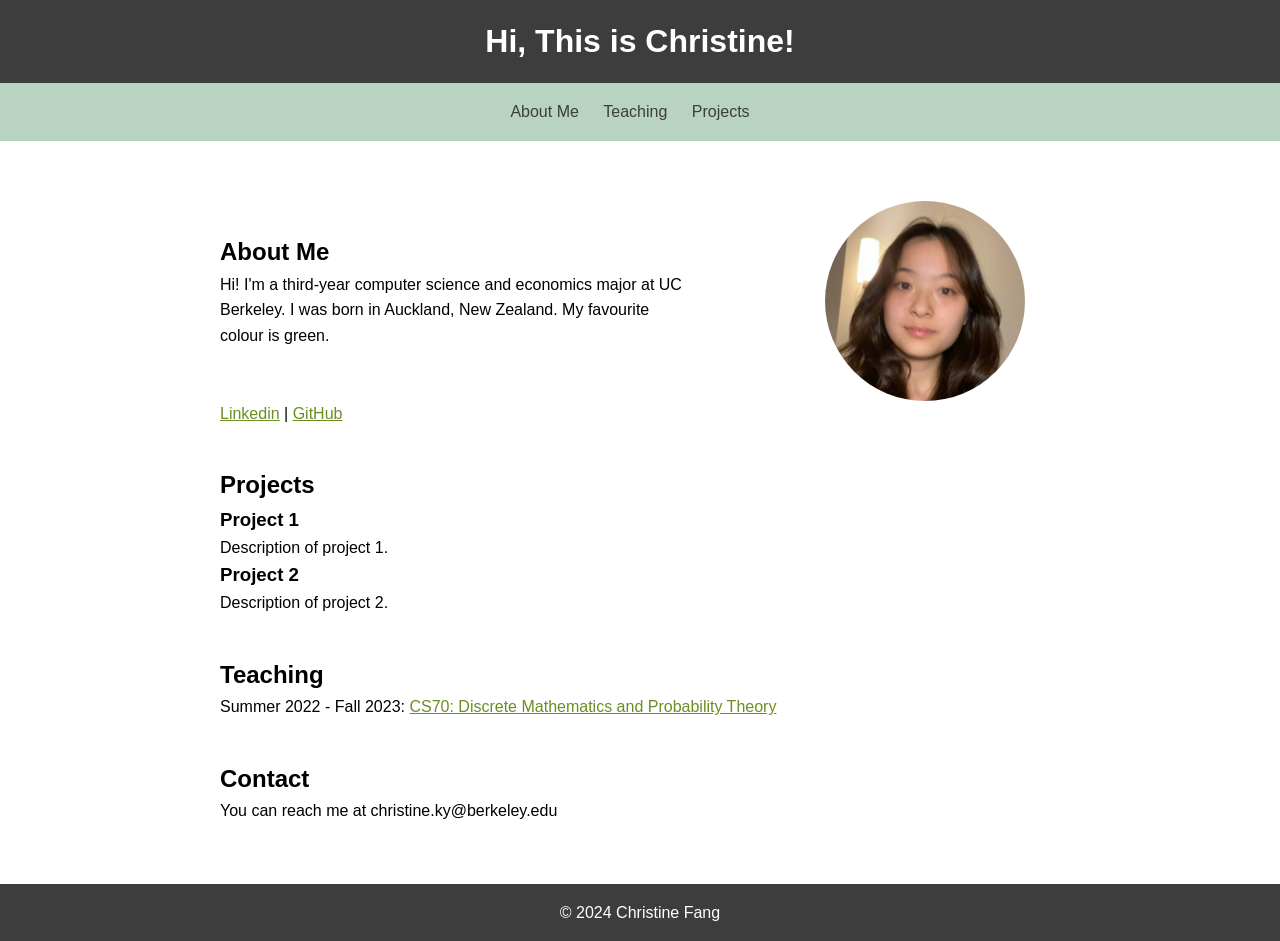
==== index.html @ 928a2b1c "Rename website.html to index.html" ====
<!DOCTYPE html>
<html lang="en">
<head>
    <meta charset="UTF-8">
    <meta name="viewport" content="width=device-width, initial-scale=1.0">
    <title>My Personal Website</title>
    <link rel="stylesheet" href="website.css">
</head>
<body>
    <header>
        <h1>Hi, This is Christine!</h1>
    </header>
    
    <nav>
        <ul>
            <li><a href="website.html">About Me</a></li>
            <li><a href="#teaching">Teaching</a></li>
            <li><a href="#projects">Projects</a></li>
        </ul>
    </nav>

    <div class="container">
        <main>
            <section id="about">
                <div class="content">
                    <div class="text">
                        <h2>About Me</h2>
                        <p>Hi! I'm a third-year computer science and economics major at UC Berkeley. I was born in Auckland, New Zealand. My favourite colour is green. </p>
                    </div>
                    <div class="photo">
                        <img src="pic3.jpg" alt="My Photo">
                    </div>
                </div>
    
                <p><a href="https://www.linkedin.com/in/christinekfang/">Linkedin</a> | <a href="https://github.com/crumbs314">GitHub</a>  </p>
            </section>
    
            <section id="projects">
                <h2>Projects</h2>
                <div class="portfolio-item">
                    <h3>Project 1</h3>
                    <p>Description of project 1.</p>
                </div>
                <div class="portfolio-item">
                    <h3>Project 2</h3>
                    <p>Description of project 2.</p>
                </div>
                <!-- Add more portfolio items as needed -->
            </section>

            <section id="teaching">
                <h2>Teaching</h2>
                <p>Summer 2022 - Fall 2023: <a href="https://drive.google.com/drive/folders/1qAtVS2jRoSE2Oixz1RUp1ooKAoKLlg9I?usp=sharing">CS70: Discrete Mathematics and Probability Theory</a></p>
            </section>
    
            <section id="contact">
                <h2>Contact</h2>
                <p>You can reach me at christine.ky@berkeley.edu</p>
            </section>
        </main>
    </div>

    <footer>
        <p>&copy; 2024 Christine Fang</p>
    </footer>
</body>
</html>
---- website.css ----
/* Resetting default margin and padding */
* {
    margin: 0;
    padding: 0;
    box-sizing: border-box;
}

body {
    font-family: Arial, sans-serif;
    line-height: 1.6;
    background-color: #ffffff00; /* Sage green background */

}

header {
    background: #333;
    color: #fff;
    text-align: center;
    padding: 1em 0;
    background-color: #3d3d3d; /* Pink background */

}

nav {
    background: #333;
    color: #fff;
    text-align: center;
    padding: 1em 0;
    background-color: #b9d3c2; /* Pink background */

}

nav ul {
    list-style: none;
}

nav ul li {
    display: inline;
    margin-right: 20px;
}

nav ul li a {
    text-decoration: none;
    color: #fff;
    color: #3d3d3d; /* Dark olive green link color */

}

main {
    padding: 20px;
}

section {
    margin-bottom: 40px;
}

footer {
    background: #333;
    color: #fff;
    text-align: center;
    padding: 1em 0;
    background-color: #3d3d3d; /* Pink background */

}

img {
    border-radius: 50%; /* Makes the photo circular */
    max-width: 200px; /* Sets the maximum width of the photo */
    height: auto; /* Maintains the aspect ratio */
    display: block; /* Ensures proper alignment */
    margin: 0 auto; /* Centers the photo and adds bottom margin */
}

a {
    color: #6b8e23; /* Dark olive green link color */
}

h1 {
    color: #ffffff;
}

.content {
    display: flex;
    align-items: center; /* Align items vertically */
}

.text {
    flex: 1; /* Take up remaining space */
}

.photo {
    flex: 1; /* Take up remaining space */
    margin-top: 20px
}

.container {
    margin-top: 20px; /* Adjust the value as needed */
    margin-right: 100px;
    margin-left: 200px;
}

html {
    scroll-behavior: smooth;
  }
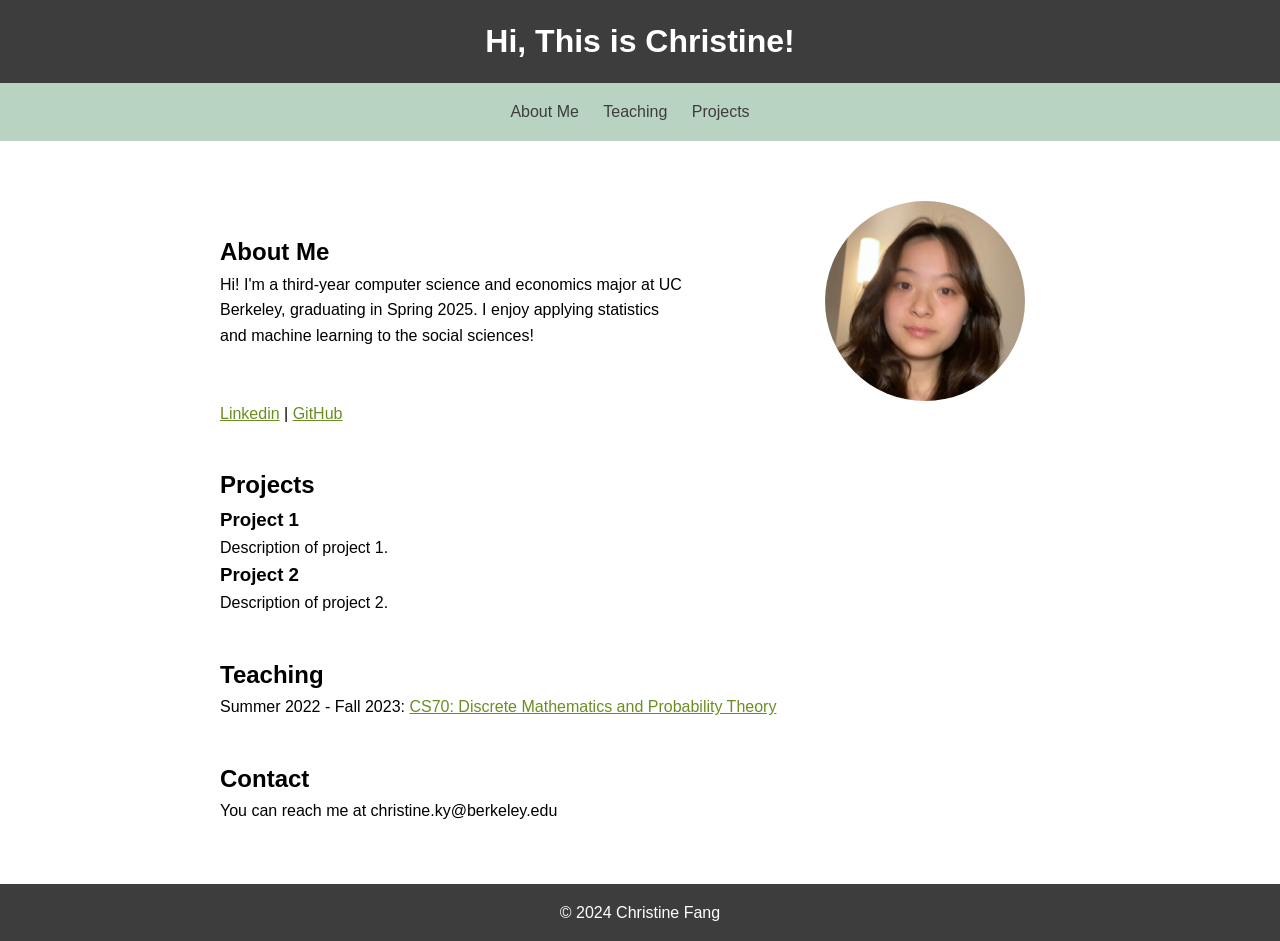
==== commit 15c4e6a8: "Update index.html" ====
--- a/index.html
+++ b/index.html
@@ -3,7 +3,7 @@
 <head>
     <meta charset="UTF-8">
     <meta name="viewport" content="width=device-width, initial-scale=1.0">
-    <title>My Personal Website</title>
+    <title>Christine Fang</title>
     <link rel="stylesheet" href="website.css">
 </head>
 <body>
@@ -13,7 +13,7 @@
     
     <nav>
         <ul>
-            <li><a href="website.html">About Me</a></li>
+            <li><a href="index.html">About Me</a></li>
             <li><a href="#teaching">Teaching</a></li>
             <li><a href="#projects">Projects</a></li>
         </ul>
@@ -25,7 +25,7 @@
                 <div class="content">
                     <div class="text">
                         <h2>About Me</h2>
-                        <p>Hi! I'm a third-year computer science and economics major at UC Berkeley. I was born in Auckland, New Zealand. My favourite colour is green. </p>
+                        <p>Hi! I'm a third-year computer science and economics major at UC Berkeley, graduating in Spring 2025. I enjoy applying statistics and machine learning to the social sciences! </p>
                     </div>
                     <div class="photo">
                         <img src="pic3.jpg" alt="My Photo">
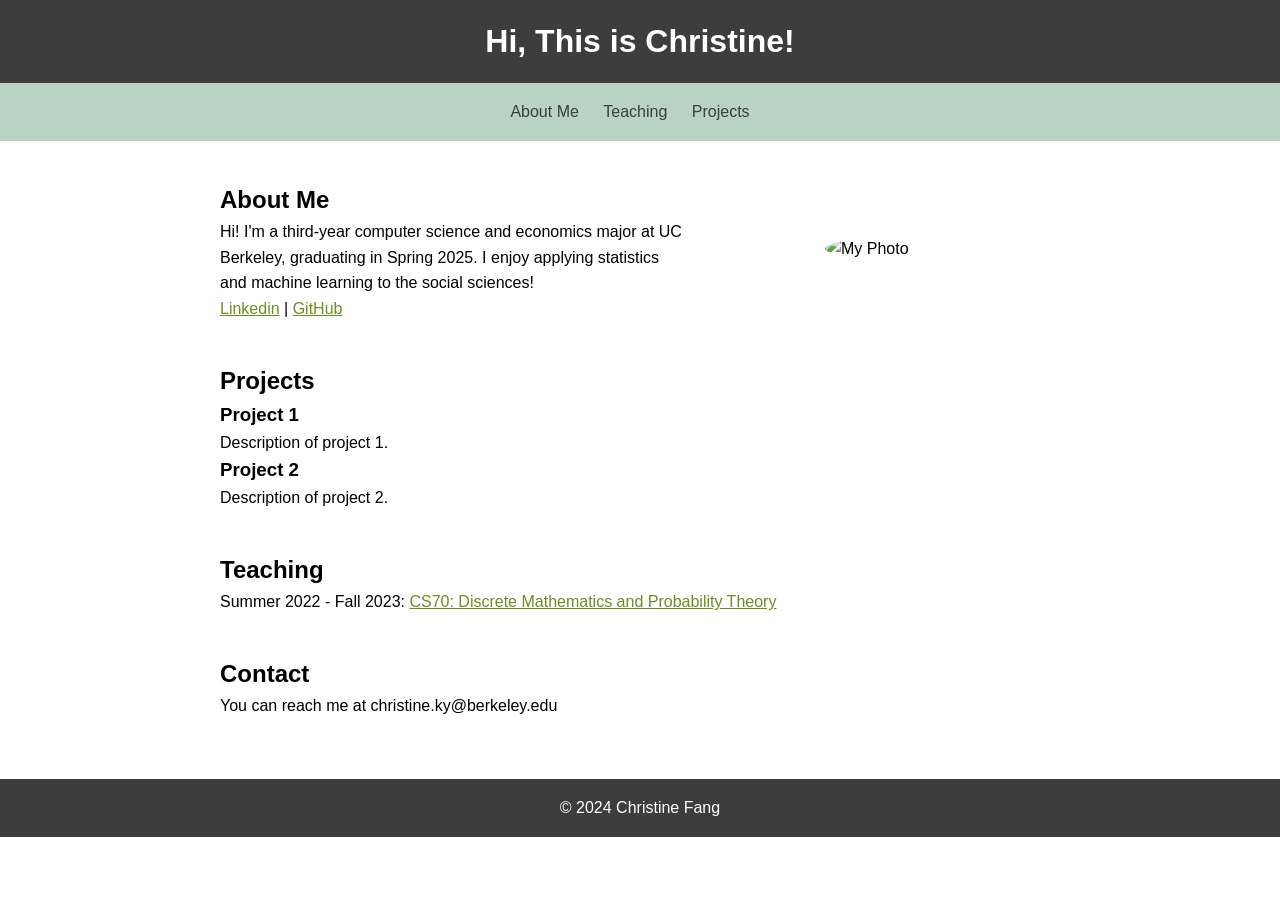
==== commit 8204a312: "Update index.html" ====
--- a/index.html
+++ b/index.html
@@ -28,7 +28,7 @@
                         <p>Hi! I'm a third-year computer science and economics major at UC Berkeley, graduating in Spring 2025. I enjoy applying statistics and machine learning to the social sciences! </p>
                     </div>
                     <div class="photo">
-                        <img src="pic3.jpg" alt="My Photo">
+                        <img src="christinefang.jpg" alt="My Photo">
                     </div>
                 </div>
     
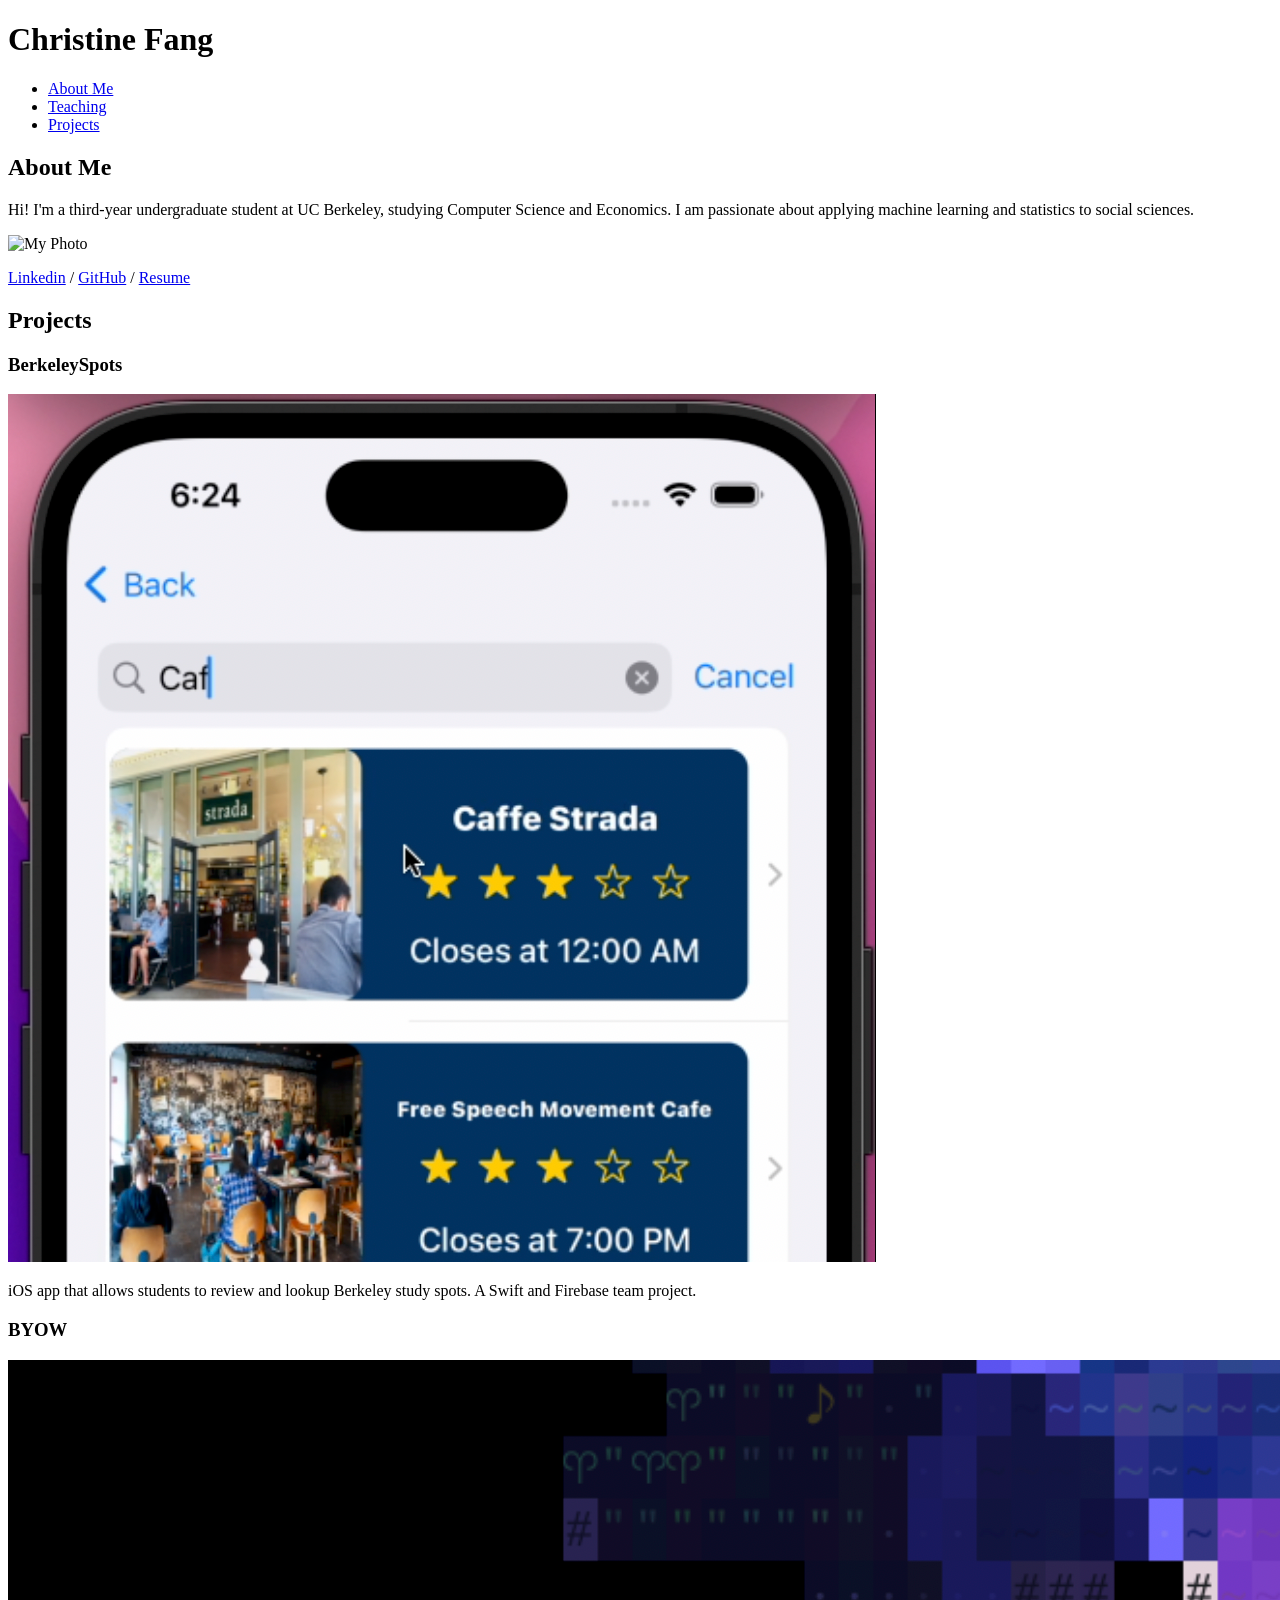
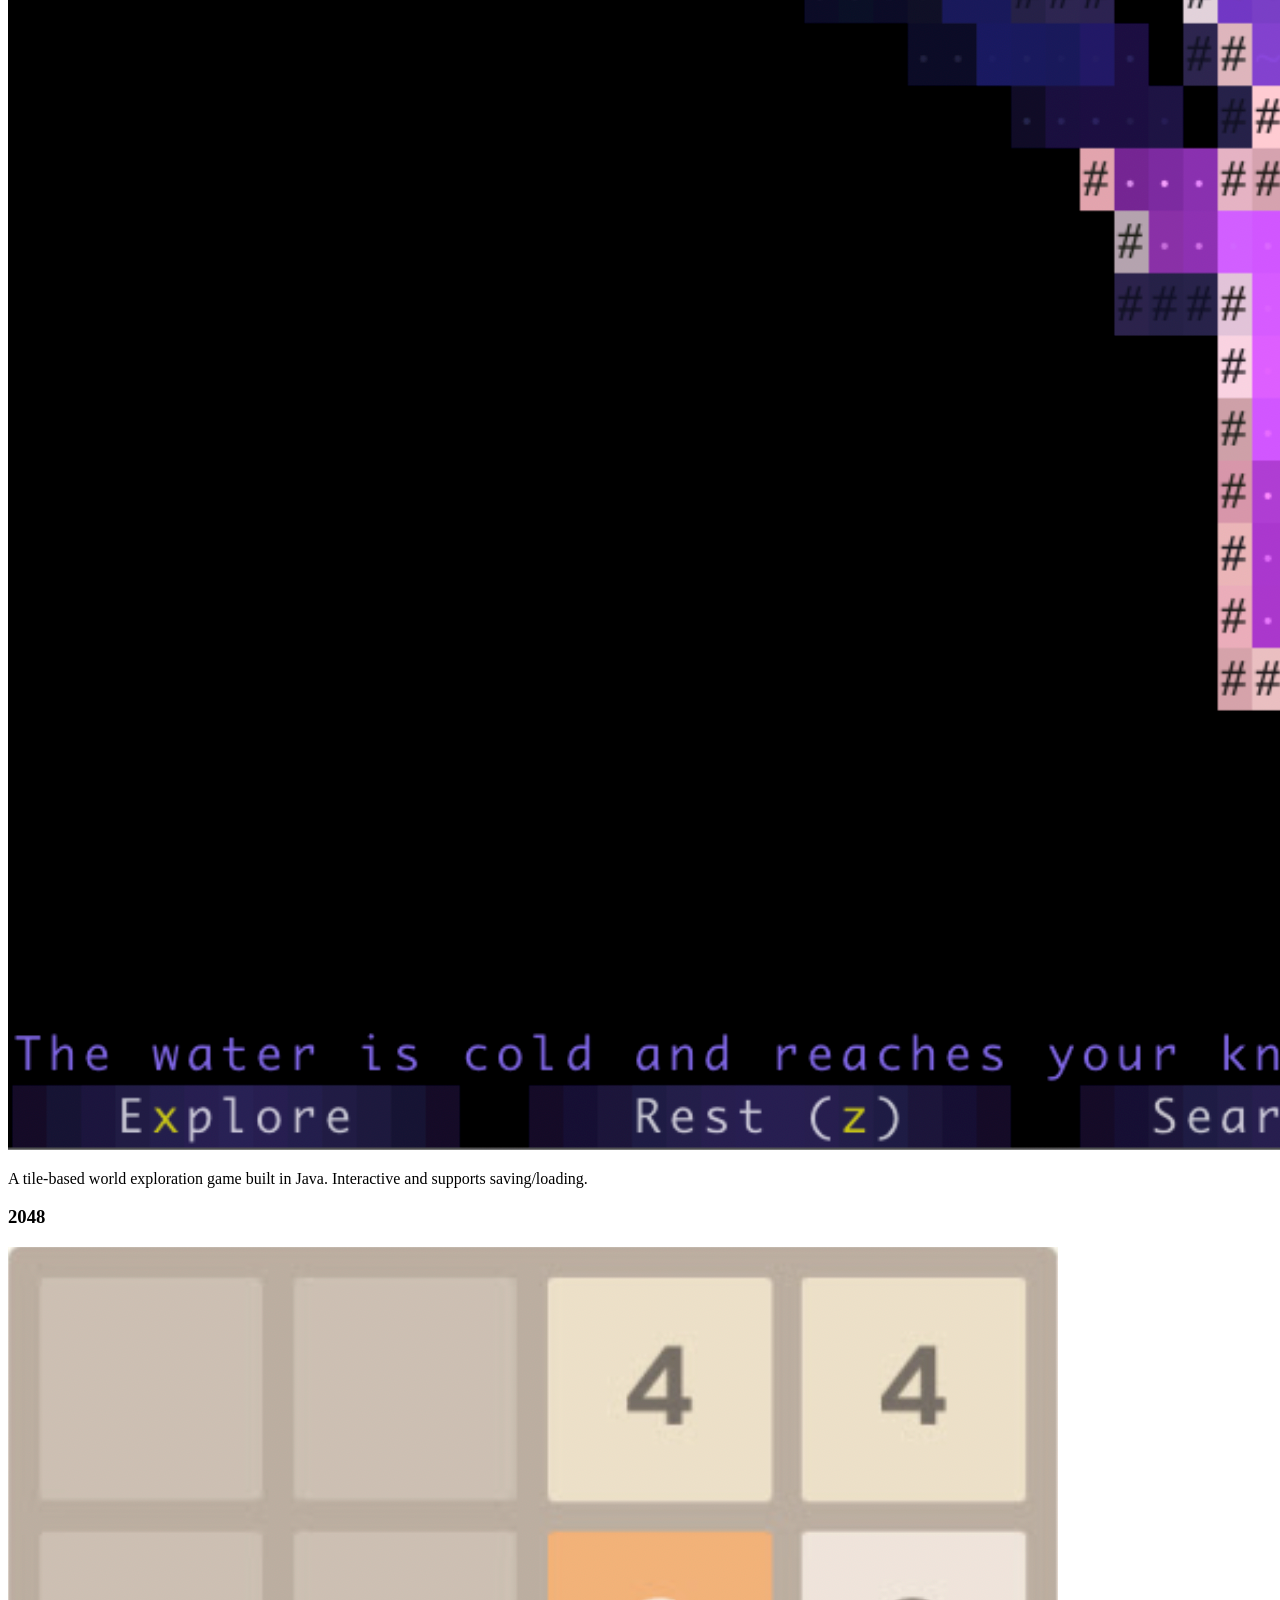
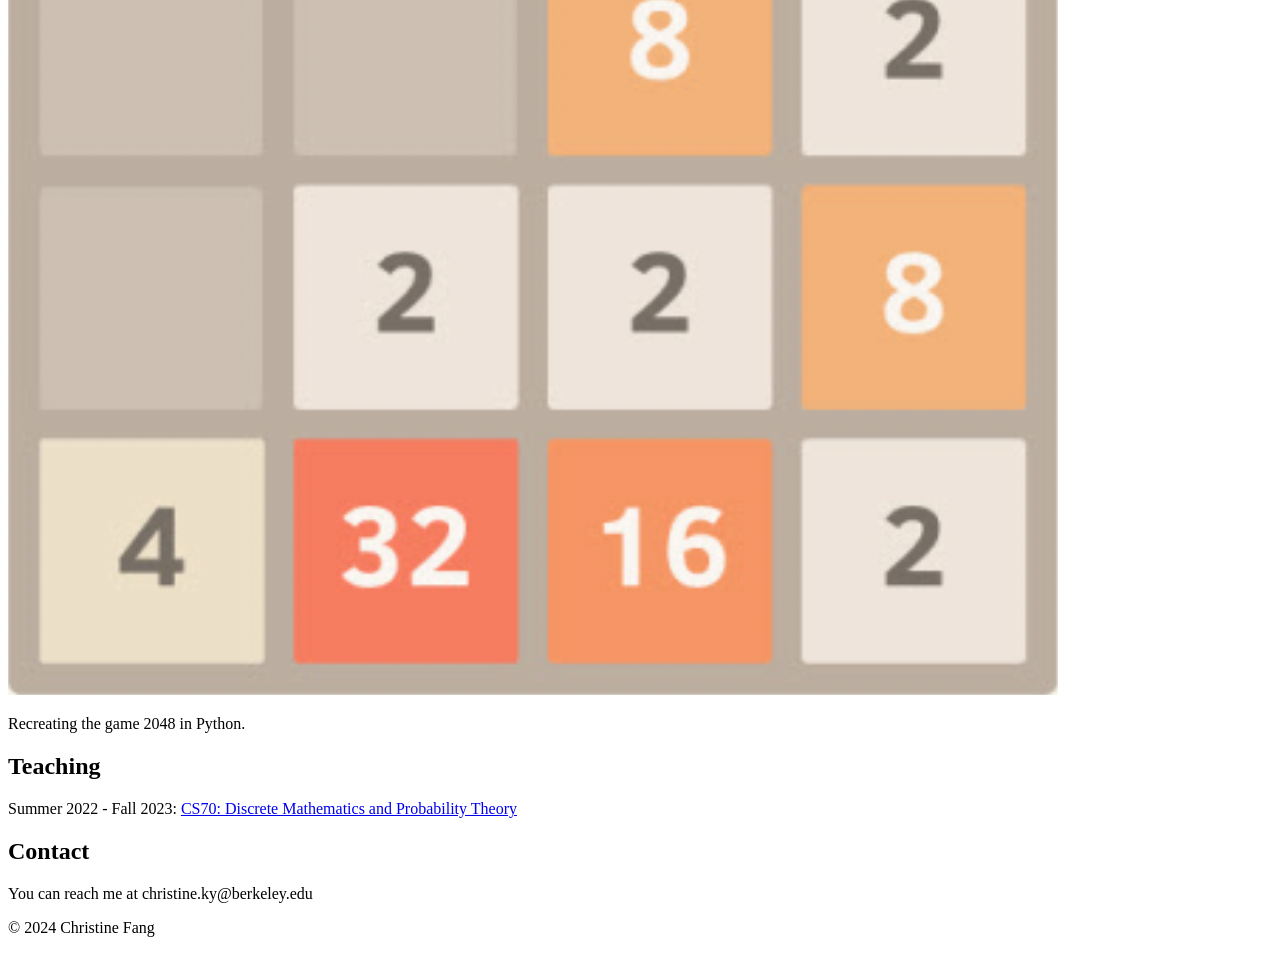
==== commit 9dc0342b: "Add files via upload" ====
--- a/index.html
+++ b/index.html
@@ -8,12 +8,12 @@
 </head>
 <body>
     <header>
-        <h1>Hi, This is Christine!</h1>
+        <h1>Christine Fang</h1>
     </header>
     
     <nav>
         <ul>
-            <li><a href="index.html">About Me</a></li>
+            <li><a href="#about">About Me</a></li>
             <li><a href="#teaching">Teaching</a></li>
             <li><a href="#projects">Projects</a></li>
         </ul>
@@ -25,25 +25,47 @@
                 <div class="content">
                     <div class="text">
                         <h2>About Me</h2>
-                        <p>Hi! I'm a third-year computer science and economics major at UC Berkeley, graduating in Spring 2025. I enjoy applying statistics and machine learning to the social sciences! </p>
+                        <p>Hi! I'm a third-year undergraduate student at UC Berkeley, studying Computer Science and Economics. I am passionate about applying machine learning and statistics to social sciences. </p>
                     </div>
                     <div class="photo">
-                        <img src="christinefang.jpg" alt="My Photo">
+                        <img src="christinefang.jpg" alt="My Photo" class="profile_image">
                     </div>
                 </div>
     
-                <p><a href="https://www.linkedin.com/in/christinekfang/">Linkedin</a> | <a href="https://github.com/crumbs314">GitHub</a>  </p>
+                <p><a href="https://www.linkedin.com/in/christinekfang/">Linkedin</a> / <a href="https://github.com/crumbs314">GitHub</a> / <a href="CF_Resume.pdf">Resume</a>
+                </p>
             </section>
     
             <section id="projects">
                 <h2>Projects</h2>
+                <h3>BerkeleySpots</h3>
                 <div class="portfolio-item">
-                    <h3>Project 1</h3>
-                    <p>Description of project 1.</p>
+                    <div class="project-img">
+                        <img src="berkeleyspots.jpg" class="berkeleyspot">
+                    </div>
+                    <div class="project_descript">
+                        <p>iOS app that allows students to review and lookup Berkeley study spots. A Swift and Firebase team project.</p>
+                    </div>
+                    
                 </div>
+                <h3>BYOW</h3>
                 <div class="portfolio-item">
-                    <h3>Project 2</h3>
-                    <p>Description of project 2.</p>
+                    <div class="project-img">
+                        <img src="BYOW.jpg" class="berkeleyspot">
+                    </div>
+                    <div class="project_descript">
+                        <p>A tile-based world exploration game built in Java. Interactive and supports saving/loading.</p>
+                    </div>
+                </div>
+                <h3>2048</h3>
+                <div class="portfolio-item">
+                    <div class="project-img">
+                        <img src="2048.jpg" class="berkeleyspot">
+                    </div>
+                    <div class="project_descript">
+                        <p>Recreating the game 2048 in Python.</p>
+                    </div>
+                    
                 </div>
                 <!-- Add more portfolio items as needed -->
             </section>
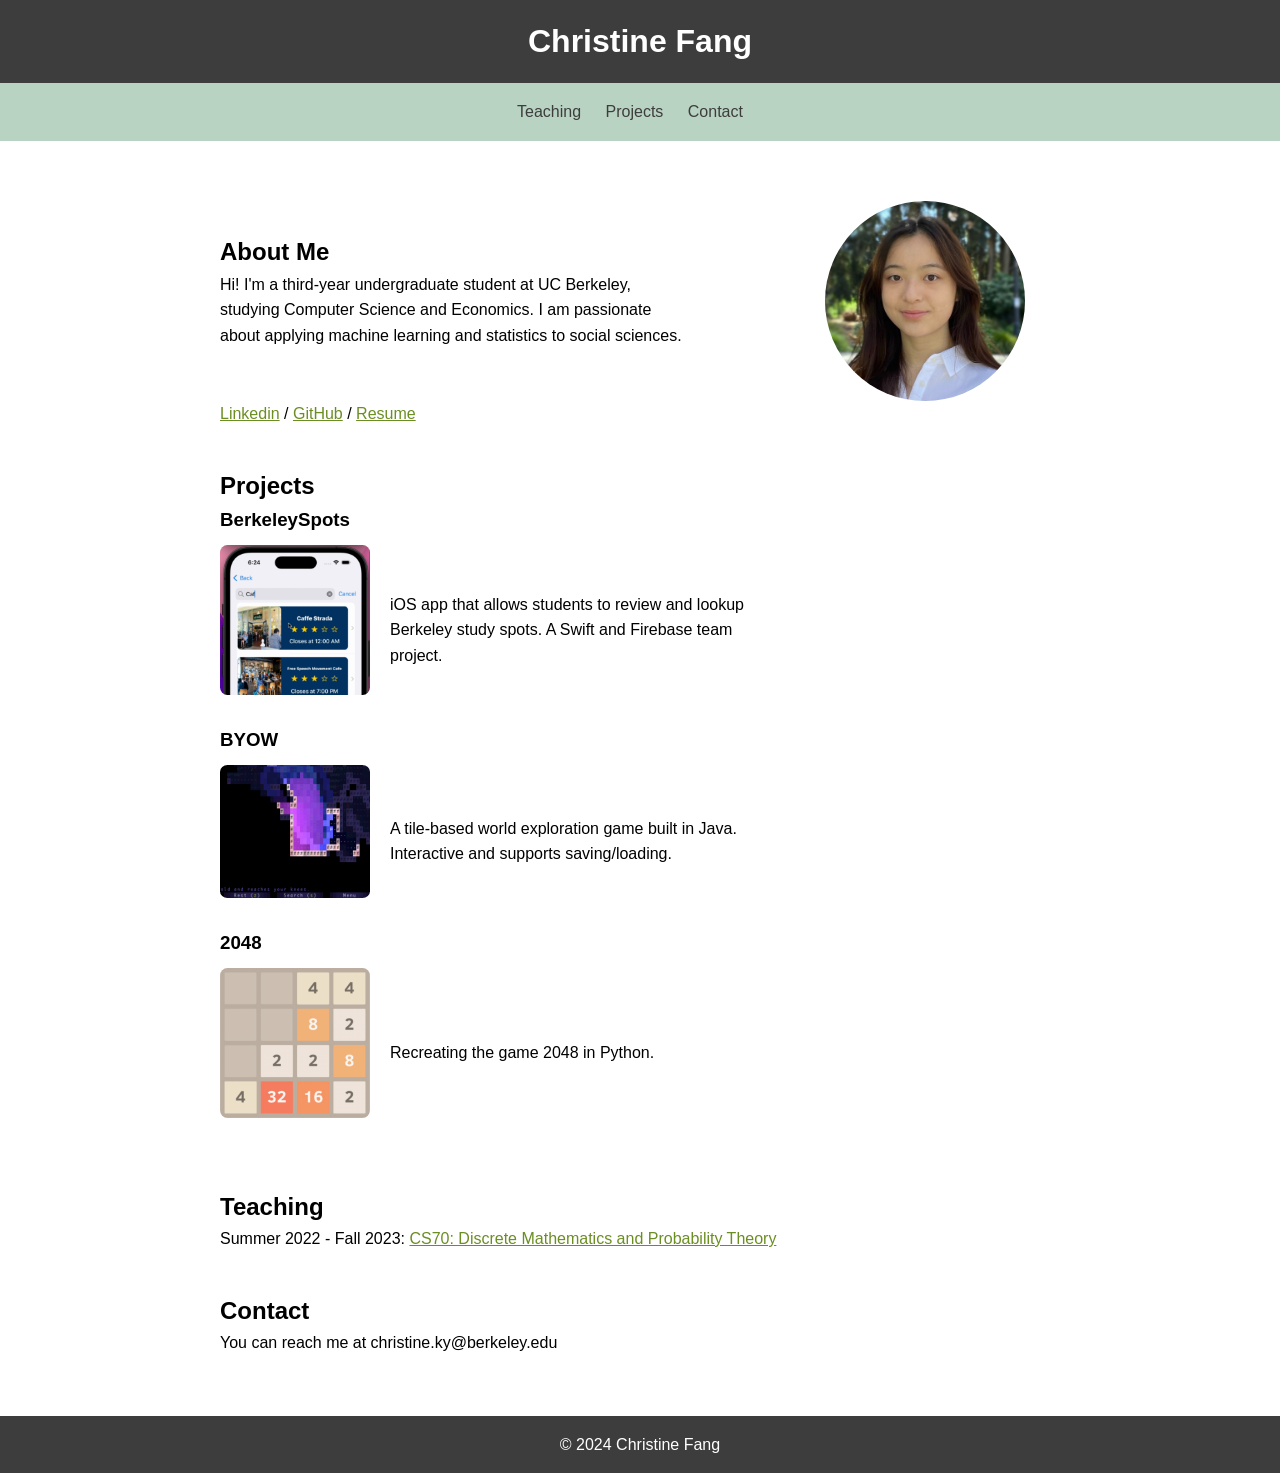
==== commit b4460888: "Update index.html" ====
--- a/index.html
+++ b/index.html
@@ -13,9 +13,9 @@
     
     <nav>
         <ul>
-            <li><a href="#about">About Me</a></li>
             <li><a href="#teaching">Teaching</a></li>
             <li><a href="#projects">Projects</a></li>
+            <li><a href="#contact">Contact</a></li>
         </ul>
     </nav>
 
--- a/website.css
+++ b/website.css
@@ -0,0 +1,123 @@
+/* Resetting default margin and padding */
+* {
+    margin: 0;
+    padding: 0;
+    box-sizing: border-box;
+}
+
+body {
+    font-family: Arial, sans-serif;
+    line-height: 1.6;
+    background-color: #ffffff00; /* Sage green background */
+
+}
+
+header {
+    background: #333;
+    color: #fff;
+    text-align: center;
+    padding: 1em 0;
+    background-color: #3d3d3d; /* Pink background */
+
+}
+
+nav {
+    background: #333;
+    color: #fff;
+    text-align: center;
+    padding: 1em 0;
+    background-color: #b9d3c2; /* Pink background */
+
+}
+
+nav ul {
+    list-style: none;
+}
+
+nav ul li {
+    display: inline;
+    margin-right: 20px;
+}
+
+nav ul li a {
+    text-decoration: none;
+    color: #fff;
+    color: #3d3d3d; /* Dark olive green link color */
+
+}
+
+main {
+    padding: 20px;
+}
+
+section {
+    margin-bottom: 40px;
+}
+
+footer {
+    background: #333;
+    color: #fff;
+    text-align: center;
+    padding: 1em 0;
+    background-color: #3d3d3d; /* Pink background */
+
+}
+
+.profile_image {
+    border-radius: 50%; /* Makes the photo circular */
+    max-width: 200px; /* Sets the maximum width of the photo */
+    height: auto; /* Maintains the aspect ratio */
+    display: block; /* Ensures proper alignment */
+    margin: 0 auto; /* Centers the photo and adds bottom margin */
+}
+
+.berkeleyspot {
+    border-radius: 5%;
+    max-width: 150px; /* Sets the maximum width of the photo */
+    height: auto; /* Maintains the aspect ratio */
+    display: block; /* Ensures proper alignment */
+    margin-top: 10px;
+    margin-bottom: 30px;
+    margin-right: 20px;
+}
+
+.project_descript {
+    max-width: 40ch;
+}
+
+a {
+    color: #6b8e23; /* Dark olive green link color */
+}
+
+h1 {
+    color: #ffffff;
+}
+
+.content {
+    display: flex;
+    align-items: center; /* Align items vertically */
+}
+
+.text {
+    flex: 1; /* Take up remaining space */
+}
+
+.photo {
+    flex: 1; /* Take up remaining space */
+    margin-top: 20px
+}
+
+.container {
+    margin-top: 20px; /* Adjust the value as needed */
+    margin-right: 100px;
+    margin-left: 200px;
+}
+
+html {
+    scroll-behavior: smooth;
+  }
+
+.portfolio-item {
+    display: flex;
+    align-items: center; /* Align items vertically */
+}
